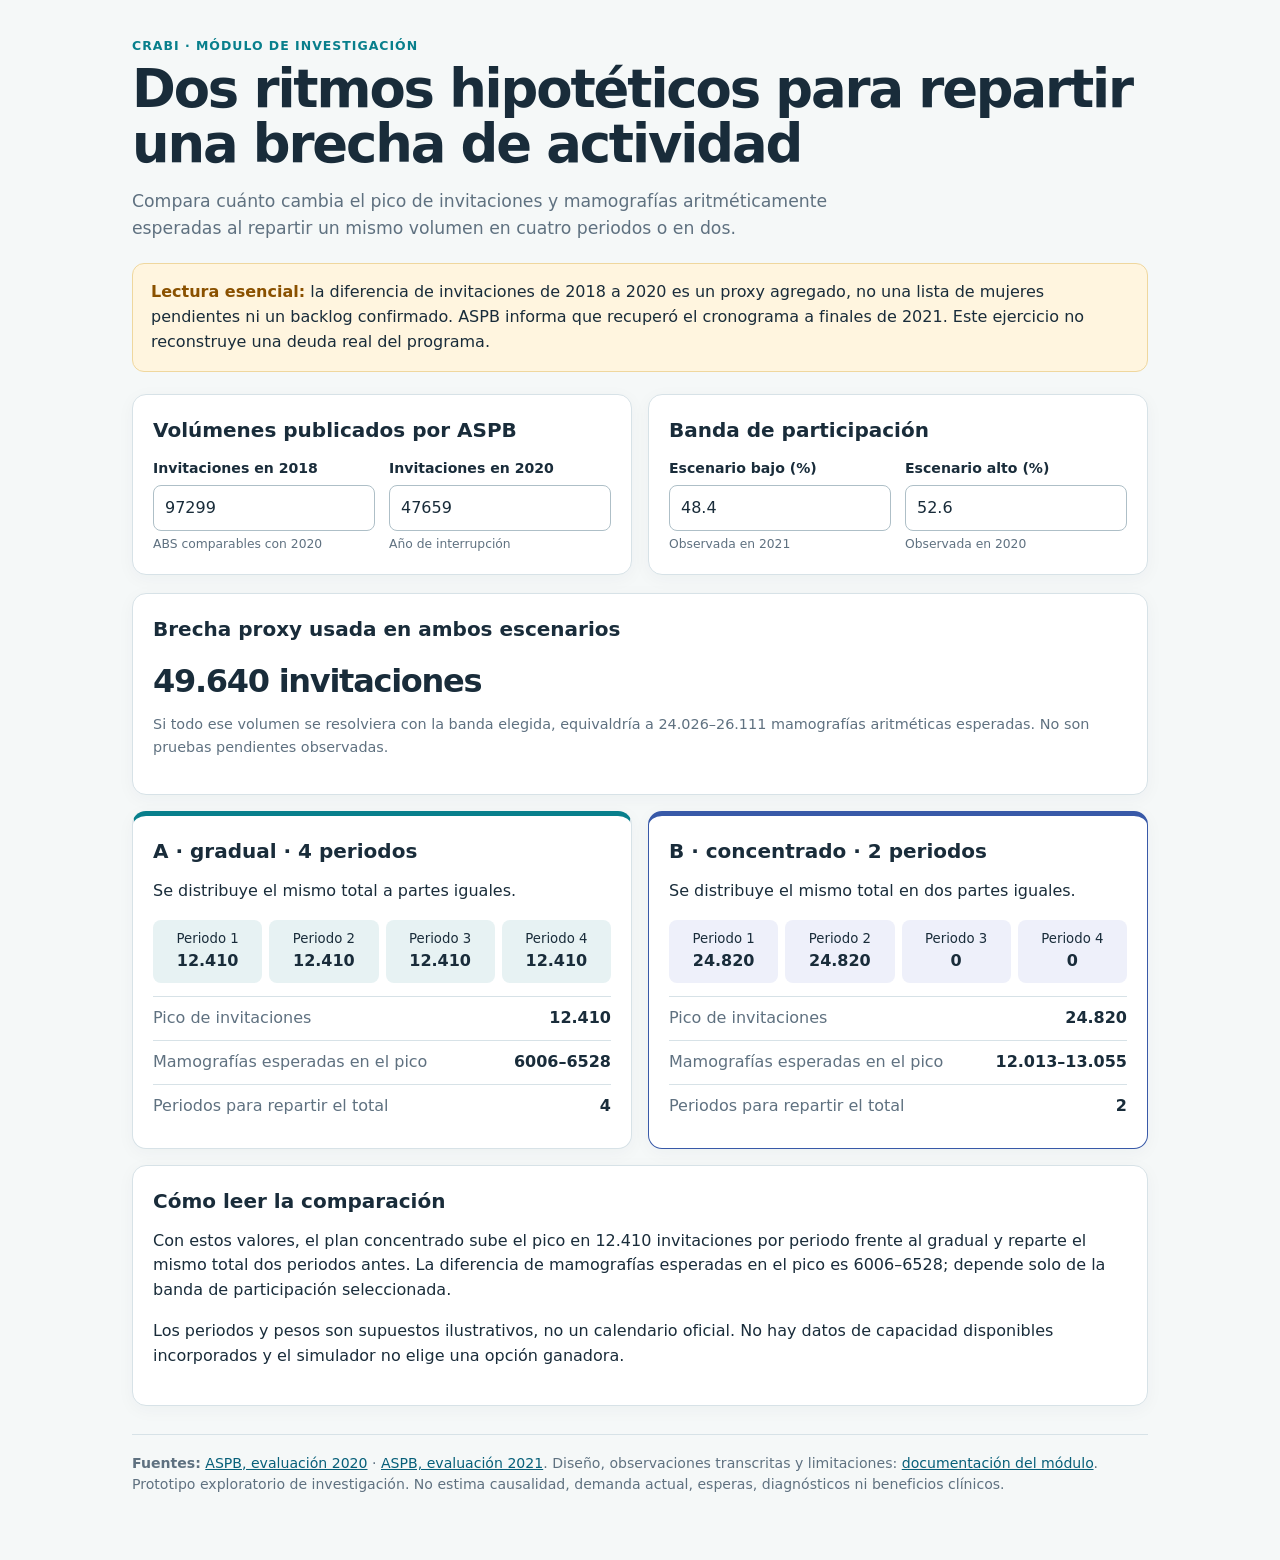
==== contrafactual/index.html @ 54a249ce "recap" ====
<!doctype html>
<html lang="es">
<head>
  <meta charset="utf-8">
  <meta name="viewport" content="width=device-width, initial-scale=1">
  <meta name="description" content="Simulador exploratorio de ritmos hipotéticos de recuperación del cribado mamográfico en Barcelona.">
  <title>CRABI · Contrafactual COVID</title>
  <style>
    :root{color-scheme:light;--ink:#192c3a;--muted:#5f7180;--line:#d7e2e7;--paper:#f5f8f8;--white:#fff;--teal:#087f8c;--blue:#3859a8;--amber:#8a5100;--pale:#fff5df}
    *{box-sizing:border-box}body{margin:0;background:var(--paper);color:var(--ink);font:16px/1.55 system-ui,-apple-system,"Segoe UI",sans-serif}
    main{max-width:1060px;margin:auto;padding:36px 22px 64px}.eyebrow{color:var(--teal);font-weight:750;letter-spacing:.08em;text-transform:uppercase;font-size:.78rem}
    h1{font-size:clamp(2rem,5vw,3.3rem);line-height:1.05;letter-spacing:-.04em;margin:.35rem 0 1rem}h2{font-size:1.25rem;margin:0 0 12px}p{margin:.4rem 0 1rem}.lede{max-width:780px;color:var(--muted);font-size:1.08rem}
    .notice{background:var(--pale);border:1px solid #efd79e;border-radius:12px;padding:16px 18px;margin:22px 0}.notice strong{color:var(--amber)}
    .grid{display:grid;grid-template-columns:repeat(2,minmax(0,1fr));gap:16px;margin:18px 0}.card{background:var(--white);border:1px solid var(--line);border-radius:14px;padding:20px;box-shadow:0 4px 18px #1a34400a}
    .inputs{display:grid;grid-template-columns:repeat(2,minmax(0,1fr));gap:14px}.field label{display:block;font-size:.88rem;font-weight:700;margin-bottom:5px}.field input{width:100%;padding:10px 11px;border:1px solid #aebfc7;border-radius:8px;font:inherit;color:var(--ink)}.hint{display:block;font-size:.77rem;color:var(--muted);margin-top:4px}
    .plans{display:grid;grid-template-columns:repeat(2,minmax(0,1fr));gap:16px}.plan{border-top:5px solid var(--teal)}.plan.b{border-color:var(--blue)}.metric{display:flex;justify-content:space-between;gap:16px;border-top:1px solid var(--line);padding:9px 0}.metric span{color:var(--muted)}.metric strong{text-align:right;font-variant-numeric:tabular-nums}
    .periods{display:flex;gap:7px;margin:13px 0}.period{flex:1;text-align:center;background:#e7f2f3;border-radius:8px;padding:9px 5px;font-size:.83rem}.b .period{background:#eef0fa}.period b{display:block;font-size:1rem}
    .result{font-size:2rem;font-weight:800;letter-spacing:-.04em}.sources{font-size:.9rem;color:var(--muted)}a{color:#075f79}footer{border-top:1px solid var(--line);margin-top:28px;padding-top:18px;color:var(--muted);font-size:.88rem}
    @media(max-width:700px){.grid,.plans{grid-template-columns:1fr}.inputs{grid-template-columns:1fr 1fr}main{padding:26px 16px 48px}}
    @media(max-width:390px){.inputs{grid-template-columns:1fr}}
  </style>
</head>
<body>
<main>
  <div class="eyebrow">CRABI · módulo de investigación</div>
  <h1>Dos ritmos hipotéticos para repartir una brecha de actividad</h1>
  <p class="lede">Compara cuánto cambia el pico de invitaciones y mamografías aritméticamente esperadas al repartir un mismo volumen en cuatro periodos o en dos.</p>

  <aside class="notice" role="note"><strong>Lectura esencial:</strong> la diferencia de invitaciones de 2018 a 2020 es un proxy agregado, no una lista de mujeres pendientes ni un backlog confirmado. ASPB informa que recuperó el cronograma a finales de 2021. Este ejercicio no reconstruye una deuda real del programa.</aside>

  <section class="grid" aria-label="Datos y supuestos">
    <div class="card"><h2>Volúmenes publicados por ASPB</h2><div class="inputs">
      <div class="field"><label for="reference">Invitaciones en 2018</label><input id="reference" type="number" min="0" step="1" value="97299"><span class="hint">ABS comparables con 2020</span></div>
      <div class="field"><label for="observed">Invitaciones en 2020</label><input id="observed" type="number" min="0" step="1" value="47659"><span class="hint">Año de interrupción</span></div>
    </div></div>
    <div class="card"><h2>Banda de participación</h2><div class="inputs">
      <div class="field"><label for="low">Escenario bajo (%)</label><input id="low" type="number" min="0" max="100" step="0.1" value="48.4"><span class="hint">Observada en 2021</span></div>
      <div class="field"><label for="high">Escenario alto (%)</label><input id="high" type="number" min="0" max="100" step="0.1" value="52.6"><span class="hint">Observada en 2020</span></div>
    </div></div>
  </section>

  <section class="card" aria-live="polite" aria-atomic="true">
    <h2>Brecha proxy usada en ambos escenarios</h2><div class="result" id="gap">49.640 invitaciones</div>
    <p class="sources" id="expected">Si todo ese volumen se resolviera con la banda elegida, equivaldría a 24.026–26.111 mamografías aritméticas esperadas. No son pruebas pendientes observadas.</p>
  </section>

  <section class="plans" style="margin-top:16px" aria-label="Comparación de planes">
    <article class="card plan"><h2>A · gradual · 4 periodos</h2><p>Se distribuye el mismo total a partes iguales.</p><div class="periods" id="periodsA"></div>
      <div class="metric"><span>Pico de invitaciones</span><strong id="peakA"></strong></div><div class="metric"><span>Mamografías esperadas en el pico</span><strong id="mammosA"></strong></div><div class="metric"><span>Periodos para repartir el total</span><strong>4</strong></div>
    </article>
    <article class="card plan b"><h2>B · concentrado · 2 periodos</h2><p>Se distribuye el mismo total en dos partes iguales.</p><div class="periods" id="periodsB"></div>
      <div class="metric"><span>Pico de invitaciones</span><strong id="peakB"></strong></div><div class="metric"><span>Mamografías esperadas en el pico</span><strong id="mammosB"></strong></div><div class="metric"><span>Periodos para repartir el total</span><strong>2</strong></div>
    </article>
  </section>
  <section class="card" style="margin-top:16px"><h2>Cómo leer la comparación</h2><p id="tradeoff"></p><p>Los periodos y pesos son supuestos ilustrativos, no un calendario oficial. No hay datos de capacidad disponibles incorporados y el simulador no elige una opción ganadora.</p></section>
  <footer><strong>Fuentes:</strong> <a href="https://www.aspb.cat/wp-content/uploads/2022/04/ASPB-programa-deteccio-cancer-mama-barcelona-2020.pdf">ASPB, evaluación 2020</a> · <a href="https://www.aspb.cat/wp-content/uploads/2023/05/ASPB-programa-deteccio-cancer-mama-barcelona_2021_230504.pdf">ASPB, evaluación 2021</a>. Diseño, observaciones transcritas y limitaciones: <a href="../README.md">documentación del módulo</a>.<br>Prototipo exploratorio de investigación. No estima causalidad, demanda actual, esperas, diagnósticos ni beneficios clínicos.</footer>
</main>
<script>
  const fmt = new Intl.NumberFormat('es-ES');
  const num = id => Number(document.getElementById(id).value);
  const rounded = value => Math.round(value);
  function update(){
    const reference=Math.max(0,num('reference')), observed=Math.max(0,num('observed'));
    let low=Math.min(100,Math.max(0,num('low')))/100, high=Math.min(100,Math.max(0,num('high')))/100;
    if(low>high)[low,high]=[high,low];
    const gap=Math.max(0,reference-observed), a=gap/4, b=gap/2;
    document.getElementById('gap').textContent=fmt.format(rounded(gap))+' invitaciones';
    document.getElementById('expected').textContent=`Si todo ese volumen se resolviera con la banda elegida, equivaldría a ${fmt.format(rounded(gap*low))}–${fmt.format(rounded(gap*high))} mamografías aritméticas esperadas. No son pruebas pendientes observadas.`;
    document.getElementById('periodsA').innerHTML=Array.from({length:4},(_,i)=>`<div class="period">Periodo ${i+1}<b>${fmt.format(rounded(a))}</b></div>`).join('');
    document.getElementById('periodsB').innerHTML=Array.from({length:4},(_,i)=>`<div class="period">Periodo ${i+1}<b>${fmt.format(rounded(i<2?b:0))}</b></div>`).join('');
    document.getElementById('peakA').textContent=fmt.format(rounded(a)); document.getElementById('peakB').textContent=fmt.format(rounded(b));
    document.getElementById('mammosA').textContent=`${fmt.format(rounded(a*low))}–${fmt.format(rounded(a*high))}`;
    document.getElementById('mammosB').textContent=`${fmt.format(rounded(b*low))}–${fmt.format(rounded(b*high))}`;
    document.getElementById('tradeoff').textContent=`Con estos valores, el plan concentrado sube el pico en ${fmt.format(rounded(b-a))} invitaciones por periodo frente al gradual y reparte el mismo total dos periodos antes. La diferencia de mamografías esperadas en el pico es ${fmt.format(rounded((b-a)*low))}–${fmt.format(rounded((b-a)*high))}; depende solo de la banda de participación seleccionada.`;
  }
  document.querySelectorAll('input').forEach(input=>input.addEventListener('input',update)); update();
</script>
</body>
</html>
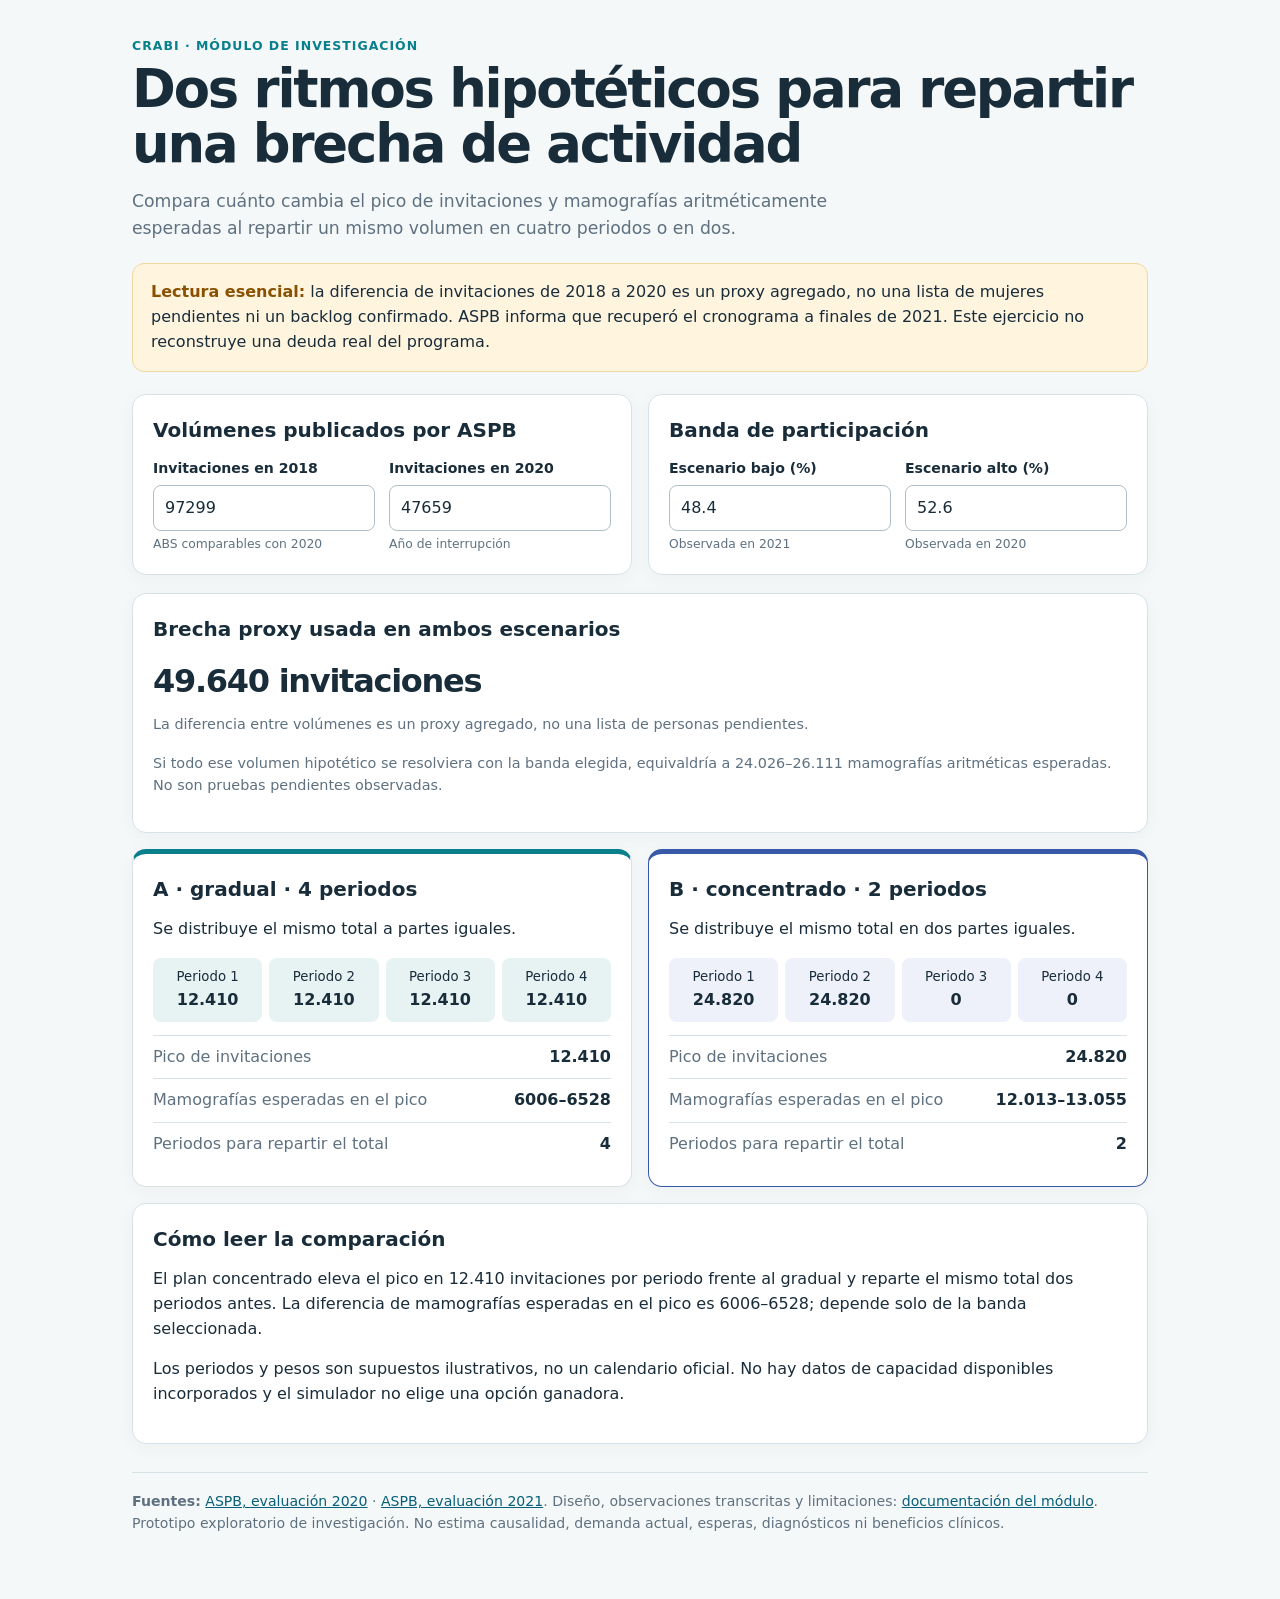
==== commit f52c6538: "Resolve CRABI audit risks and update demo data" ====
--- a/contrafactual/index.html
+++ b/contrafactual/index.html
@@ -14,7 +14,7 @@
     .grid{display:grid;grid-template-columns:repeat(2,minmax(0,1fr));gap:16px;margin:18px 0}.card{background:var(--white);border:1px solid var(--line);border-radius:14px;padding:20px;box-shadow:0 4px 18px #1a34400a}
     .inputs{display:grid;grid-template-columns:repeat(2,minmax(0,1fr));gap:14px}.field label{display:block;font-size:.88rem;font-weight:700;margin-bottom:5px}.field input{width:100%;padding:10px 11px;border:1px solid #aebfc7;border-radius:8px;font:inherit;color:var(--ink)}.hint{display:block;font-size:.77rem;color:var(--muted);margin-top:4px}
     .plans{display:grid;grid-template-columns:repeat(2,minmax(0,1fr));gap:16px}.plan{border-top:5px solid var(--teal)}.plan.b{border-color:var(--blue)}.metric{display:flex;justify-content:space-between;gap:16px;border-top:1px solid var(--line);padding:9px 0}.metric span{color:var(--muted)}.metric strong{text-align:right;font-variant-numeric:tabular-nums}
-    .periods{display:flex;gap:7px;margin:13px 0}.period{flex:1;text-align:center;background:#e7f2f3;border-radius:8px;padding:9px 5px;font-size:.83rem}.b .period{background:#eef0fa}.period b{display:block;font-size:1rem}
+    .periods{display:flex;gap:7px;margin:13px 0}.period{flex:1;text-align:center;background:#e7f2f3;border-radius:8px;padding:9px 5px;font-size:.83rem}.b .period{background:#eef0fa}.period b{display:block;font-size:1rem}input:focus-visible{outline:3px solid var(--teal);outline-offset:2px}
     .result{font-size:2rem;font-weight:800;letter-spacing:-.04em}.sources{font-size:.9rem;color:var(--muted)}a{color:#075f79}footer{border-top:1px solid var(--line);margin-top:28px;padding-top:18px;color:var(--muted);font-size:.88rem}
     @media(max-width:700px){.grid,.plans{grid-template-columns:1fr}.inputs{grid-template-columns:1fr 1fr}main{padding:26px 16px 48px}}
     @media(max-width:390px){.inputs{grid-template-columns:1fr}}
@@ -30,17 +30,18 @@
 
   <section class="grid" aria-label="Datos y supuestos">
     <div class="card"><h2>Volúmenes publicados por ASPB</h2><div class="inputs">
-      <div class="field"><label for="reference">Invitaciones en 2018</label><input id="reference" type="number" min="0" step="1" value="97299"><span class="hint">ABS comparables con 2020</span></div>
-      <div class="field"><label for="observed">Invitaciones en 2020</label><input id="observed" type="number" min="0" step="1" value="47659"><span class="hint">Año de interrupción</span></div>
+      <div class="field"><label for="reference">Invitaciones en 2018</label><input id="reference" type="number" min="0" step="1" required value="97299"><span class="hint">ABS comparables con 2020</span></div>
+      <div class="field"><label for="observed">Invitaciones en 2020</label><input id="observed" type="number" min="0" step="1" required value="47659"><span class="hint">Año de interrupción</span></div>
     </div></div>
     <div class="card"><h2>Banda de participación</h2><div class="inputs">
-      <div class="field"><label for="low">Escenario bajo (%)</label><input id="low" type="number" min="0" max="100" step="0.1" value="48.4"><span class="hint">Observada en 2021</span></div>
-      <div class="field"><label for="high">Escenario alto (%)</label><input id="high" type="number" min="0" max="100" step="0.1" value="52.6"><span class="hint">Observada en 2020</span></div>
+      <div class="field"><label for="low">Escenario bajo (%)</label><input id="low" type="number" min="0" max="100" step="0.1" required value="48.4"><span class="hint">Observada en 2021</span></div>
+      <div class="field"><label for="high">Escenario alto (%)</label><input id="high" type="number" min="0" max="100" step="0.1" required value="52.6"><span class="hint">Observada en 2020</span></div>
     </div></div>
   </section>
 
+  <p id="inputError" class="notice" role="alert" hidden></p>
   <section class="card" aria-live="polite" aria-atomic="true">
-    <h2>Brecha proxy usada en ambos escenarios</h2><div class="result" id="gap">49.640 invitaciones</div>
+    <h2>Brecha proxy usada en ambos escenarios</h2><div class="result" id="gap">49.640 invitaciones</div><p class="sources" id="gapNote">La diferencia es un proxy agregado y no representa personas pendientes.</p>
     <p class="sources" id="expected">Si todo ese volumen se resolviera con la banda elegida, equivaldría a 24.026–26.111 mamografías aritméticas esperadas. No son pruebas pendientes observadas.</p>
   </section>
 
@@ -57,23 +58,56 @@
 </main>
 <script>
   const fmt = new Intl.NumberFormat('es-ES');
+  const fields = ['reference','observed','low','high'];
   const num = id => Number(document.getElementById(id).value);
   const rounded = value => Math.round(value);
+  const distribute = (total, periods) => {
+    const each = Math.floor(total / periods), remainder = total % periods;
+    return Array.from({length: periods}, (_,i) => each + (i < remainder ? 1 : 0));
+  };
   function update(){
-    const reference=Math.max(0,num('reference')), observed=Math.max(0,num('observed'));
-    let low=Math.min(100,Math.max(0,num('low')))/100, high=Math.min(100,Math.max(0,num('high')))/100;
-    if(low>high)[low,high]=[high,low];
-    const gap=Math.max(0,reference-observed), a=gap/4, b=gap/2;
-    document.getElementById('gap').textContent=fmt.format(rounded(gap))+' invitaciones';
-    document.getElementById('expected').textContent=`Si todo ese volumen se resolviera con la banda elegida, equivaldría a ${fmt.format(rounded(gap*low))}–${fmt.format(rounded(gap*high))} mamografías aritméticas esperadas. No son pruebas pendientes observadas.`;
-    document.getElementById('periodsA').innerHTML=Array.from({length:4},(_,i)=>`<div class="period">Periodo ${i+1}<b>${fmt.format(rounded(a))}</b></div>`).join('');
-    document.getElementById('periodsB').innerHTML=Array.from({length:4},(_,i)=>`<div class="period">Periodo ${i+1}<b>${fmt.format(rounded(i<2?b:0))}</b></div>`).join('');
-    document.getElementById('peakA').textContent=fmt.format(rounded(a)); document.getElementById('peakB').textContent=fmt.format(rounded(b));
-    document.getElementById('mammosA').textContent=`${fmt.format(rounded(a*low))}–${fmt.format(rounded(a*high))}`;
-    document.getElementById('mammosB').textContent=`${fmt.format(rounded(b*low))}–${fmt.format(rounded(b*high))}`;
-    document.getElementById('tradeoff').textContent=`Con estos valores, el plan concentrado sube el pico en ${fmt.format(rounded(b-a))} invitaciones por periodo frente al gradual y reparte el mismo total dos periodos antes. La diferencia de mamografías esperadas en el pico es ${fmt.format(rounded((b-a)*low))}–${fmt.format(rounded((b-a)*high))}; depende solo de la banda de participación seleccionada.`;
+    const error=document.getElementById('inputError');
+    const refText=document.getElementById('reference').value.trim();
+    const obsText=document.getElementById('observed').value.trim();
+    const loText=document.getElementById('low').value.trim();
+    const hiText=document.getElementById('high').value.trim();
+    const reference=num('reference'), observed=num('observed');
+    const low=num('low'), high=num('high');
+    const invalidCounts=!refText || !obsText || !Number.isSafeInteger(reference) || !Number.isSafeInteger(observed) || reference<0 || observed<0;
+    const invalidRates=!loText || !hiText || !Number.isFinite(low) || !Number.isFinite(high) || low<0 || high>100 || low>high;
+    if(invalidCounts || invalidRates){
+      error.hidden=false;
+      error.textContent=invalidCounts ? 'Introduce invitaciones publicadas como enteros no negativos.' : 'Introduce porcentajes entre 0 y 100; el mínimo no puede superar al máximo.';
+      document.getElementById('gap').textContent='Revisa los datos';
+      document.getElementById('expected').textContent='Corrige los campos para recalcular los escenarios.';
+      document.getElementById('tradeoff').textContent='';
+      ['periodsA','periodsB','peakA','peakB','mammosA','mammosB'].forEach(id=>document.getElementById(id).textContent='—');
+      return;
+    }
+    error.hidden=true;
+    const difference=reference-observed, gap=Math.max(0,difference);
+    const lo=low/100, hi=high/100;
+    const planA=distribute(gap,4), planB=[...distribute(gap,2),0,0];
+    document.getElementById('gap').textContent=fmt.format(gap)+' invitaciones';
+    document.getElementById('gapNote').textContent=difference<0
+      ? '2020 supera a la referencia introducida; el simulador limita la brecha positiva a cero.'
+      : 'La diferencia entre volúmenes es un proxy agregado, no una lista de personas pendientes.';
+    document.getElementById('expected').textContent=gap===0
+      ? 'No hay brecha positiva en estos valores; no se calculan mamografías adicionales.'
+      : `Si todo ese volumen hipotético se resolviera con la banda elegida, equivaldría a ${fmt.format(rounded(gap*lo))}–${fmt.format(rounded(gap*hi))} mamografías aritméticas esperadas. No son pruebas pendientes observadas.`;
+    document.getElementById('periodsA').innerHTML=planA.map((n,i)=>`<div class="period">Periodo ${i+1}<b>${fmt.format(n)}</b></div>`).join('');
+    document.getElementById('periodsB').innerHTML=planB.map((n,i)=>`<div class="period">Periodo ${i+1}<b>${fmt.format(n)}</b></div>`).join('');
+    const peakA=Math.max(...planA), peakB=Math.max(...planB), peakDifference=peakB-peakA;
+    document.getElementById('peakA').textContent=fmt.format(peakA);
+    document.getElementById('peakB').textContent=fmt.format(peakB);
+    document.getElementById('mammosA').textContent=`${fmt.format(rounded(peakA*lo))}–${fmt.format(rounded(peakA*hi))}`;
+    document.getElementById('mammosB').textContent=`${fmt.format(rounded(peakB*lo))}–${fmt.format(rounded(peakB*hi))}`;
+    document.getElementById('tradeoff').textContent=gap===0
+      ? 'Sin una brecha positiva, ambos planes distribuyen cero invitaciones y no se comparan tiempos de recuperación.'
+      : `El plan concentrado eleva el pico en ${fmt.format(peakDifference)} invitaciones por periodo frente al gradual y reparte el mismo total dos periodos antes. La diferencia de mamografías esperadas en el pico es ${fmt.format(rounded(peakDifference*lo))}–${fmt.format(rounded(peakDifference*hi))}; depende solo de la banda seleccionada.`;
   }
-  document.querySelectorAll('input').forEach(input=>input.addEventListener('input',update)); update();
+  fields.forEach(id=>document.getElementById(id).addEventListener('input',update));
+  update();
 </script>
 </body>
 </html>
